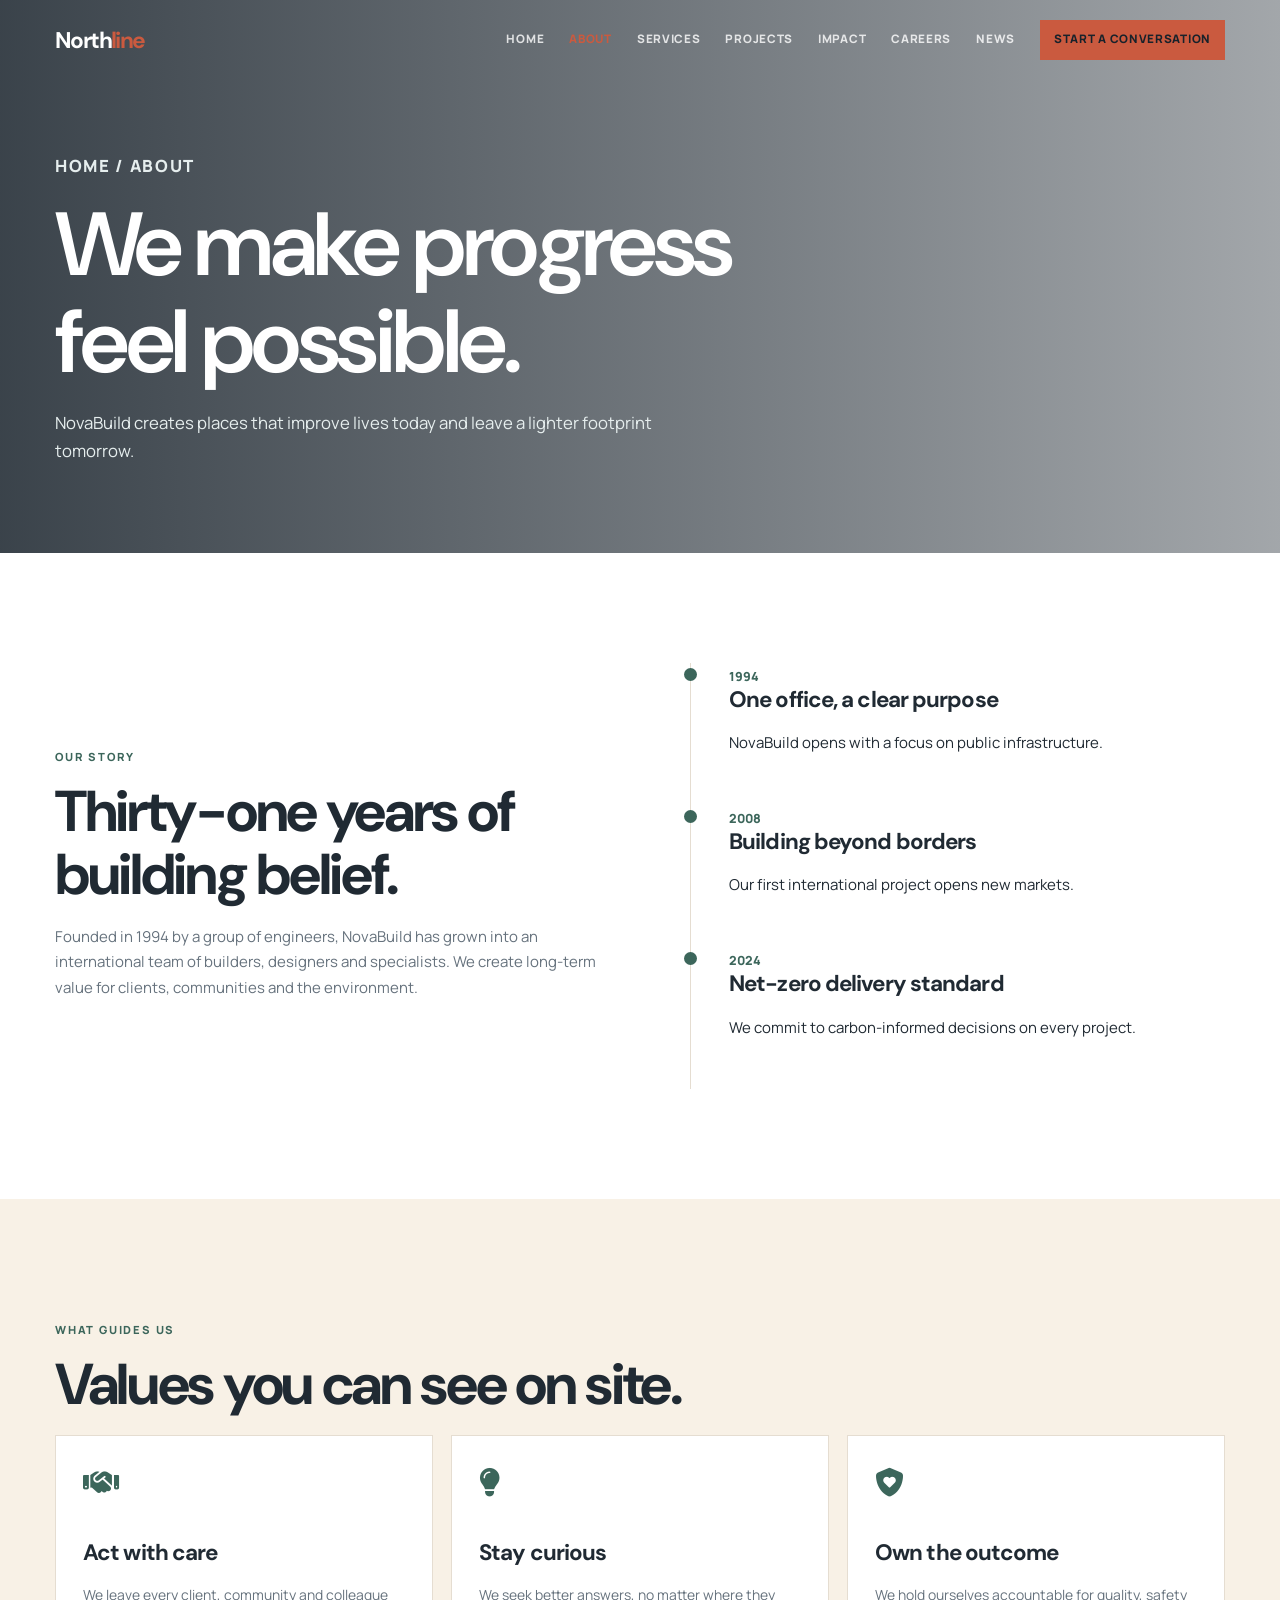
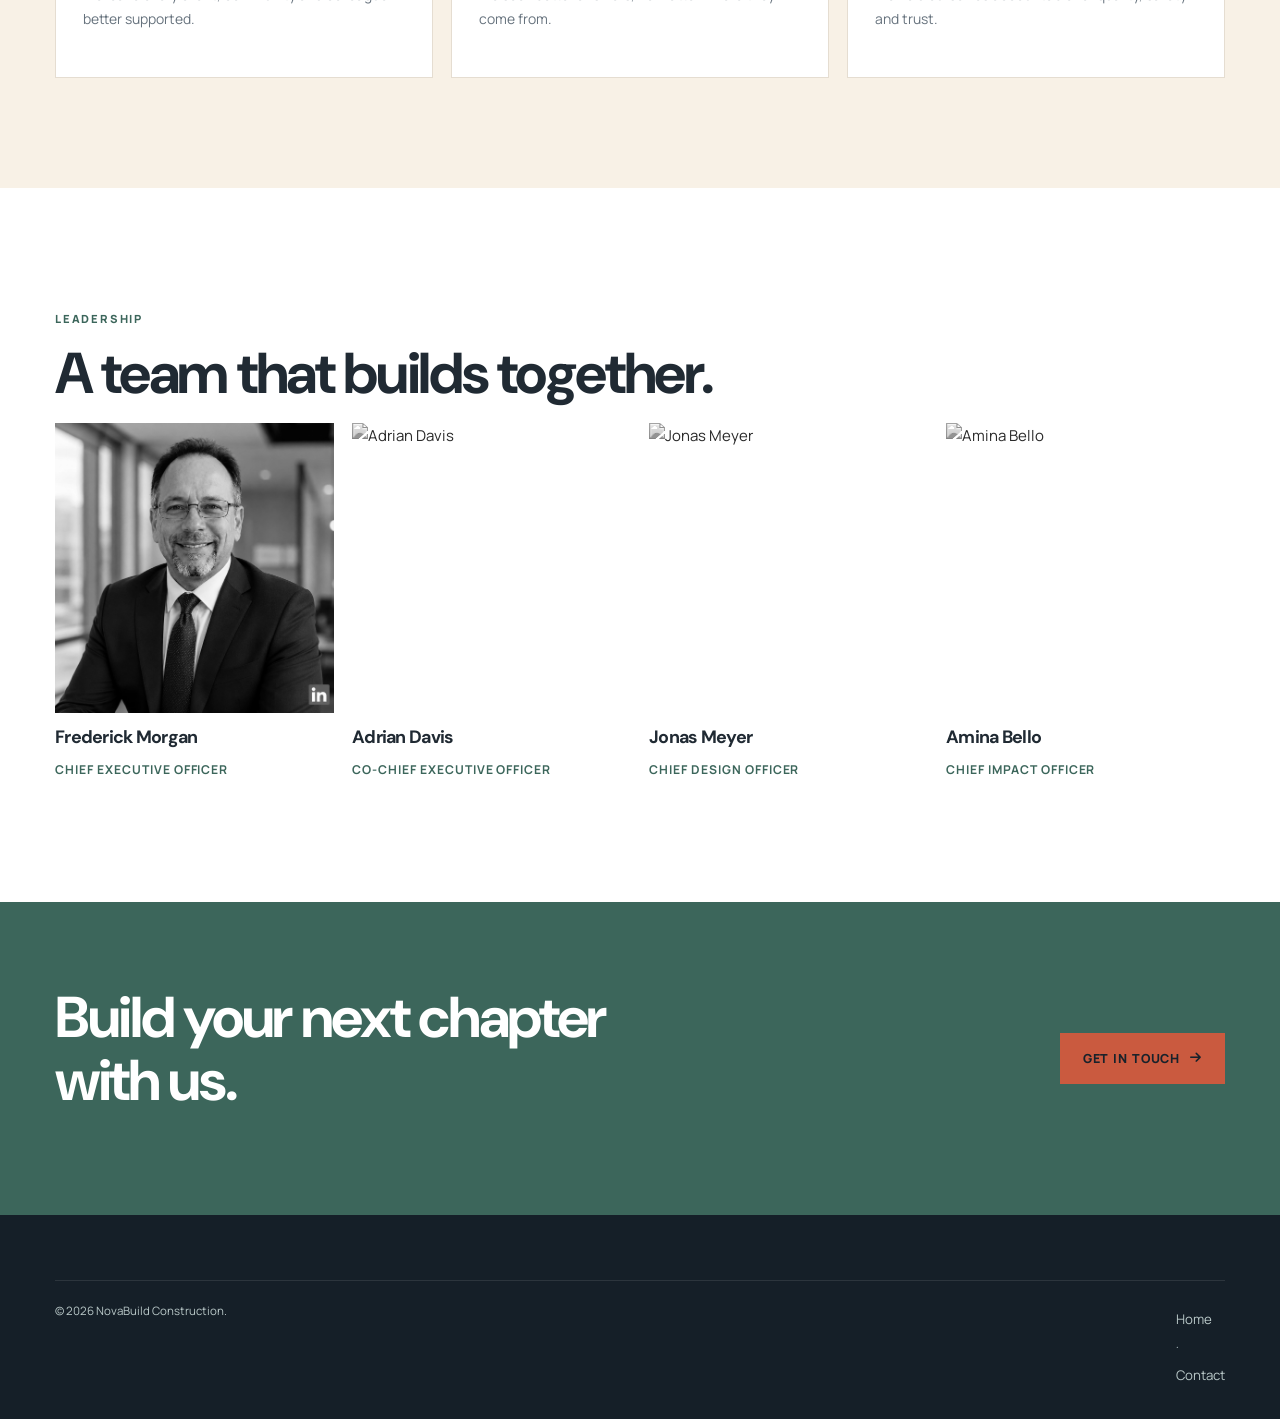
==== about.html @ d8532d04 "Add files via upload" ====
<!doctype html>
<html lang="en"><head>
<meta charset="utf-8"><meta name="viewport" content="width=device-width,initial-scale=1">
<title>About | NovaBuild</title>
<link href="https://fonts.googleapis.com/css2?family=DM+Sans:wght@500;600;700&family=Manrope:wght@400;500;600;700;800&display=swap" rel="stylesheet">
<link href="https://cdnjs.cloudflare.com/ajax/libs/font-awesome/6.5.2/css/all.min.css" rel="stylesheet">
<link rel="stylesheet" href="css/style.css"><link rel="stylesheet" href="css/responsive.css"><link rel="stylesheet" href="css/animations.css">
</head><body>
<nav class="site-nav"><div class="container nav-inner"><a class="brand" href="index.html">Nova<span>Build</span></a><button class="menu-toggle" aria-label="Open navigation"><i class="fa-solid fa-bars"></i></button><div class="nav-links"><a href="index.html">Home</a><a class="active" href="about.html">About</a><a href="services.html">Services</a><a href="projects.html">Projects</a><a href="sustainability.html">Impact</a><a href="careers.html">Careers</a><a href="news.html">News</a><a class="nav-cta" href="contact.html">Start a conversation</a></div></div></nav>
<header class="page-hero" style="--hero-image:url('https://images.unsplash.com/photo-1486406146926-c627a92ad1ab?auto=format&fit=crop&w=1900&q=85')"><div class="container"><p class="breadcrumb">Home / About</p><h1>We make progress<br>feel possible.</h1><p>NovaBuild creates places that improve lives today and leave a lighter footprint tomorrow.</p></div></header>
<main><section><div class="container split"><div><p class="eyebrow">Our story</p><h2>Thirty-one years of building belief.</h2><p class="text-muted-nova">Founded in 1994 by a group of engineers, NovaBuild has grown into an international team of builders, designers and specialists. We create long-term value for clients, communities and the environment.</p></div><div class="timeline"><div class="timeline-item"><small>1994</small><h3>One office, a clear purpose</h3><p>NovaBuild opens with a focus on public infrastructure.</p></div><div class="timeline-item"><small>2008</small><h3>Building beyond borders</h3><p>Our first international project opens new markets.</p></div><div class="timeline-item"><small>2024</small><h3>Net-zero delivery standard</h3><p>We commit to carbon-informed decisions on every project.</p></div></div></div></section>
<section class="soft"><div class="container"><p class="eyebrow">What guides us</p><h2>Values you can see on site.</h2><div class="services-grid mt-5"><div class="service-card"><i class="fa-solid fa-handshake"></i><h3>Act with care</h3><p>We leave every client, community and colleague better supported.</p></div><div class="service-card"><i class="fa-solid fa-lightbulb"></i><h3>Stay curious</h3><p>We seek better answers, no matter where they come from.</p></div><div class="service-card"><i class="fa-solid fa-shield-heart"></i><h3>Own the outcome</h3><p>We hold ourselves accountable for quality, safety and trust.</p></div></div></div></section>
<section><div class="container"><p class="eyebrow">Leadership</p><h2>A team that builds together.</h2><div class="team-grid mt-5"><div class="team"><img src="images/ceo-portrait.jpeg" alt="Frederick Morgan, Chief Executive Officer"><h3>Frederick Morgan</h3><p>Chief Executive Officer</p></div><div class="team"><img src="images/adrian-potrait.jpeg" alt="Adrian Davis"><h3>Adrian Davis</h3><p>Co-Chief Executive Officer</p></div><div class="team"><img src="https://images.unsplash.com/photo-1519085360753-af0119f7cbe7?auto=format&fit=crop&w=600&q=80" alt="Jonas Meyer"><h3>Jonas Meyer</h3><p>Chief Design Officer</p></div><div class="team"><img src="https://images.unsplash.com/photo-1580489944761-15a19d654956?auto=format&fit=crop&w=600&q=80" alt="Amina Bello"><h3>Amina Bello</h3><p>Chief Impact Officer</p></div></div></div></section></main>
<section class="cta"><div class="container"><h2>Build your next chapter with us.</h2><a class="btn-nova" href="contact.html">Get in touch <i class="fa-solid fa-arrow-right"></i></a></div></section>
<footer class="footer"><div class="container"><div class="footer-bottom"><span>© 2026 NovaBuild Construction.</span><span><a href="index.html">Home</a> · <a href="contact.html">Contact</a></span></div></div></footer>
<script src="js/navigation.js"></script><script src="js/app.js"></script></body></html>
---- css/style.css ----
﻿/* Northline Construction â€” shared design system */
:root{--ink:#202a33;--navy:#18222b;--teal:#3c665b;--lime:#ca5a3f;--sand:#f8f1e6;--muted:#66727d;--line:#e5ddd1;--white:#fff;--display:'DM Sans',sans-serif;--body:'Manrope',sans-serif}*{box-sizing:border-box}html{scroll-behavior:smooth}body{margin:0;font:400 15px/1.7 var(--body);color:var(--ink);background:#fff}h1,h2,h3,h4{font-family:var(--display);line-height:1.08;letter-spacing:-.04em;margin:0 0 18px}h1{font-size:clamp(3rem,7vw,6.6rem);font-weight:600}h2{font-size:clamp(2.25rem,4.5vw,4.2rem)}h3{font-size:1.4rem}a{text-decoration:none;color:inherit}img{max-width:100%;display:block}.container{width:min(1170px,calc(100% - 48px));margin:auto}.eyebrow{color:var(--teal);font-size:.7rem;letter-spacing:.16em;text-transform:uppercase;font-weight:800;margin-bottom:15px}.btn-nova{display:inline-flex;gap:10px;align-items:center;background:var(--lime);padding:15px 23px;color:var(--navy);font-weight:800;font-size:.78rem;letter-spacing:.07em;text-transform:uppercase;border:0;transition:.25s}.btn-nova:hover{background:#dfa18c;color:var(--navy);transform:translateY(-2px)}.btn-outline-nova{display:inline-flex;gap:10px;align-items:center;border:1px solid currentColor;padding:14px 22px;font-weight:800;font-size:.78rem;letter-spacing:.07em;text-transform:uppercase;transition:.25s}.btn-outline-nova:hover{background:#fff;color:var(--navy)}
/* navigation */.site-nav{position:fixed;inset:0 0 auto;z-index:50;color:#fff;padding:20px 0;transition:.3s}.site-nav.scrolled{background:rgba(11,29,38,.95);padding:12px 0;box-shadow:0 4px 22px #0002}.nav-inner{display:flex;justify-content:space-between;align-items:center}.brand{font:700 1.42rem var(--display);letter-spacing:-.07em}.brand span{color:var(--lime)}.nav-links{display:flex;align-items:center;gap:25px;font-size:.73rem;font-weight:800;letter-spacing:.06em;text-transform:uppercase}.nav-links a{opacity:.8}.nav-links a:hover,.nav-links a.active{opacity:1;color:var(--lime)}.menu-toggle{display:none;background:transparent;border:0;color:#fff;font-size:1.4rem}.nav-cta{padding:10px 14px!important;background:var(--lime);color:var(--navy)!important;opacity:1!important}
/* hero */.hero{min-height:780px;min-height:100svh;display:flex;align-items:end;position:relative;color:#fff;overflow:hidden;background:linear-gradient(90deg,#18222bd9,#18222b66),url('https://images.unsplash.com/photo-1541888946425-d81bb19240f5?auto=format&fit=crop&w=2200&q=85') center/cover}.hero-content{padding:160px 0 95px;max-width:900px;position:relative;z-index:1}.hero p{max-width:600px;font-size:1.08rem;color:#e8eeee;margin:0 0 30px}.hero-actions{display:flex;gap:13px;flex-wrap:wrap}.hero-note{position:absolute;right:5%;bottom:35px;writing-mode:vertical-rl;font-size:.66rem;letter-spacing:.13em;text-transform:uppercase;color:#fff9}.hero-stat{margin-top:68px;display:flex;gap:45px}.hero-stat strong{display:block;font:600 2.4rem var(--display);color:var(--lime);letter-spacing:-.06em}.hero-stat span{font-size:.68rem;letter-spacing:.1em;text-transform:uppercase;color:#dde7e8}.page-hero{min-height:500px;display:flex;align-items:end;padding:135px 0 70px;color:#fff;background:linear-gradient(90deg,#18222bd9,#18222b66),var(--hero-image) center/cover}.page-hero p{max-width:620px;font-size:1.05rem;color:#e6eeee}
section{padding:110px 0}.section-head{display:flex;justify-content:space-between;gap:30px;align-items:end;margin-bottom:48px}.section-head>div:last-child{max-width:400px;color:var(--muted)}.soft{background:var(--sand)}.dark{background:var(--navy);color:#fff}.dark .eyebrow{color:var(--lime)}.text-muted-nova{color:var(--muted)}
/* components */.split{display:grid;grid-template-columns:1fr 1fr;gap:80px;align-items:center}.image-frame{position:relative}.image-frame img{width:100%;height:550px;object-fit:cover}.image-tag{position:absolute;right:-20px;bottom:30px;background:var(--lime);padding:25px;width:200px;color:var(--navy)}.image-tag strong{font:600 2.8rem var(--display);display:block;letter-spacing:-.08em}.services-grid,.news-grid{display:grid;grid-template-columns:repeat(3,1fr);gap:18px}.service-card{padding:32px 27px;background:#fff;border:1px solid var(--line);transition:.3s}.service-card:hover{background:var(--teal);color:#fff;transform:translateY(-7px);border-color:var(--teal)}.service-card i{font-size:1.8rem;color:var(--teal);margin-bottom:45px}.service-card:hover i{color:var(--lime)}.service-card p{color:var(--muted);font-size:.87rem}.service-card:hover p{color:#f3e7e2}.arrow-link{font-weight:800;font-size:.74rem;letter-spacing:.08em;text-transform:uppercase}.project-grid{display:grid;grid-template-columns:repeat(12,1fr);gap:18px}.project{grid-column:span 4;min-height:390px;position:relative;overflow:hidden;color:#fff;background:#123}.project.wide{grid-column:span 8}.project img{width:100%;height:100%;object-fit:cover;position:absolute;inset:0;transition:.5s}.project:hover img{transform:scale(1.06)}.project:after{content:'';position:absolute;inset:0;background:linear-gradient(transparent 30%,#18222bdb)}.project-info{position:absolute;z-index:1;bottom:25px;left:25px}.project-info small{font-size:.65rem;text-transform:uppercase;letter-spacing:.13em;color:var(--lime);font-weight:800}.project-info h3{margin:5px 0 0}.stats{display:grid;grid-template-columns:repeat(4,1fr);border-top:1px solid #ffffff36;border-bottom:1px solid #ffffff36}.stat{padding:38px 20px;border-right:1px solid #ffffff36}.stat:last-child{border:0}.stat strong{font:600 clamp(2.4rem,4vw,4.5rem) var(--display);color:var(--lime);letter-spacing:-.08em;display:block}.stat span{font-size:.7rem;letter-spacing:.1em;text-transform:uppercase;color:#d6ded8}.feature-list{display:grid;gap:24px}.feature{display:grid;grid-template-columns:48px 1fr;gap:17px}.feature i{color:var(--teal);font-size:1.35rem}.feature h3{font-size:1.1rem;margin:0 0 5px}.feature p{margin:0;color:var(--muted);font-size:.9rem}.news-card{background:#fff}.news-card img{height:225px;width:100%;object-fit:cover}.news-card>div{padding:22px}.news-card small{color:var(--teal);font-weight:800;font-size:.68rem;letter-spacing:.1em;text-transform:uppercase}.news-card h3{font-size:1.3rem;margin:10px 0}.cta{padding:85px 0;background:var(--teal);color:#fff}.cta .container{display:flex;justify-content:space-between;align-items:center;gap:30px}.cta h2{max-width:650px}.footer{background:#151f28;color:#b9c8c8;padding:65px 0 25px}.footer-top{display:grid;grid-template-columns:2fr repeat(3,1fr);gap:35px;padding-bottom:45px}.footer .brand{color:#fff;display:inline-block;margin-bottom:16px}.footer h4{color:#fff;font-size:.9rem;letter-spacing:0;margin:0 0 18px}.footer a{display:block;font-size:.83rem;margin:7px 0}.footer-bottom{border-top:1px solid #ffffff19;padding-top:20px;font-size:.72rem;display:flex;justify-content:space-between}
/* inner pages */.breadcrumb{font-size:.7rem;letter-spacing:.1em;text-transform:uppercase;color:var(--lime);font-weight:800}.timeline{border-left:1px solid var(--line);margin-left:10px;padding-left:38px}.timeline-item{position:relative;padding:0 0 34px}.timeline-item:before{content:'';position:absolute;width:13px;height:13px;border-radius:50%;background:var(--teal);left:-45px;top:5px}.timeline small{color:var(--teal);font-weight:800}.team-grid{display:grid;grid-template-columns:repeat(4,1fr);gap:18px}.team img{height:290px;width:100%;object-fit:cover;filter:grayscale(100%)}.team h3{font-size:1.12rem;margin:15px 0 2px}.team p{font-size:.76rem;color:var(--teal);font-weight:700;text-transform:uppercase;letter-spacing:.08em}.pill{display:inline-block;background:#e8eee7;color:var(--teal);padding:5px 9px;font-size:.65rem;font-weight:800;text-transform:uppercase;letter-spacing:.08em}.filter-bar{display:flex;gap:9px;flex-wrap:wrap;margin-bottom:28px}.filter-btn{border:1px solid var(--line);background:#fff;padding:9px 15px;font:800 .68rem var(--body);letter-spacing:.07em;text-transform:uppercase}.filter-btn.active,.filter-btn:hover{background:var(--teal);border-color:var(--teal);color:#fff}.project.hidden{display:none}.quote{font:500 clamp(1.5rem,2.7vw,2.5rem)/1.25 var(--display);letter-spacing:-.035em;max-width:800px}.faq details{border-top:1px solid var(--line);padding:19px 0}.faq summary{font:700 1.02rem var(--display);cursor:pointer}.faq p{color:var(--muted);padding:10px 0 0;margin:0}.form-control,.form-select{border-radius:0;border:1px solid var(--line);padding:13px 14px;font:inherit}.form-control:focus,.form-select:focus{border-color:var(--teal);box-shadow:none}.contact-card{padding:28px;background:var(--sand)}.contact-card i{color:var(--teal);font-size:1.3rem}.map{height:380px;background:linear-gradient(#3c665b22,#3c665b22),url('https://images.unsplash.com/photo-1569336415962-a4bd9f69cd83?auto=format&fit=crop&w=1600&q=80') center/cover}.award{padding:25px;border:1px solid var(--line);text-align:center}.award i{font-size:2rem;color:var(--teal);margin-bottom:15px}
---- css/responsive.css ----
﻿@media(max-width:900px){.nav-links{display:none;position:absolute;top:100%;left:0;right:0;background:var(--navy);padding:20px 24px;flex-direction:column;align-items:start;gap:16px}.nav-links.open{display:flex}.menu-toggle{display:block}.split{gap:45px}.services-grid{grid-template-columns:repeat(2,1fr)}.team-grid{grid-template-columns:repeat(2,1fr)}.footer-top{grid-template-columns:2fr 1fr 1fr}.project{grid-column:span 6}.project.wide{grid-column:span 6}}@media(max-width:600px){.container{width:min(100% - 32px,1170px)}section{padding:72px 0}.hero-content{padding:130px 0 52px}.hero-stat{gap:20px;margin-top:45px}.hero-stat strong{font-size:1.8rem}.hero-note{display:none}.page-hero{min-height:430px;padding-bottom:48px}.section-head,.cta .container{display:block}.section-head>div:last-child{margin-top:16px}.split{grid-template-columns:1fr;gap:35px}.image-frame img{height:390px}.image-tag{right:0}.services-grid,.news-grid{grid-template-columns:1fr}.stats{grid-template-columns:1fr 1fr}.stat:nth-child(2){border-right:0}.stat{padding:23px 10px}.project,.project.wide{grid-column:span 12;min-height:330px}.team-grid{grid-template-columns:1fr 1fr;gap:12px}.team img{height:210px}.footer-top{grid-template-columns:1fr 1fr}.footer-top>div:first-child{grid-column:span 2}.footer-bottom{display:block}.footer-bottom span:last-child{display:block;margin-top:6px}.cta h2{margin-bottom:23px}}
---- css/animations.css ----
﻿.reveal{opacity:0;transform:translateY(24px);transition:opacity .7s ease,transform .7s ease}.reveal.visible{opacity:1;transform:none}@keyframes pulse{50%{transform:scale(1.04)}}.btn-nova:hover i{animation:pulse .45s ease}
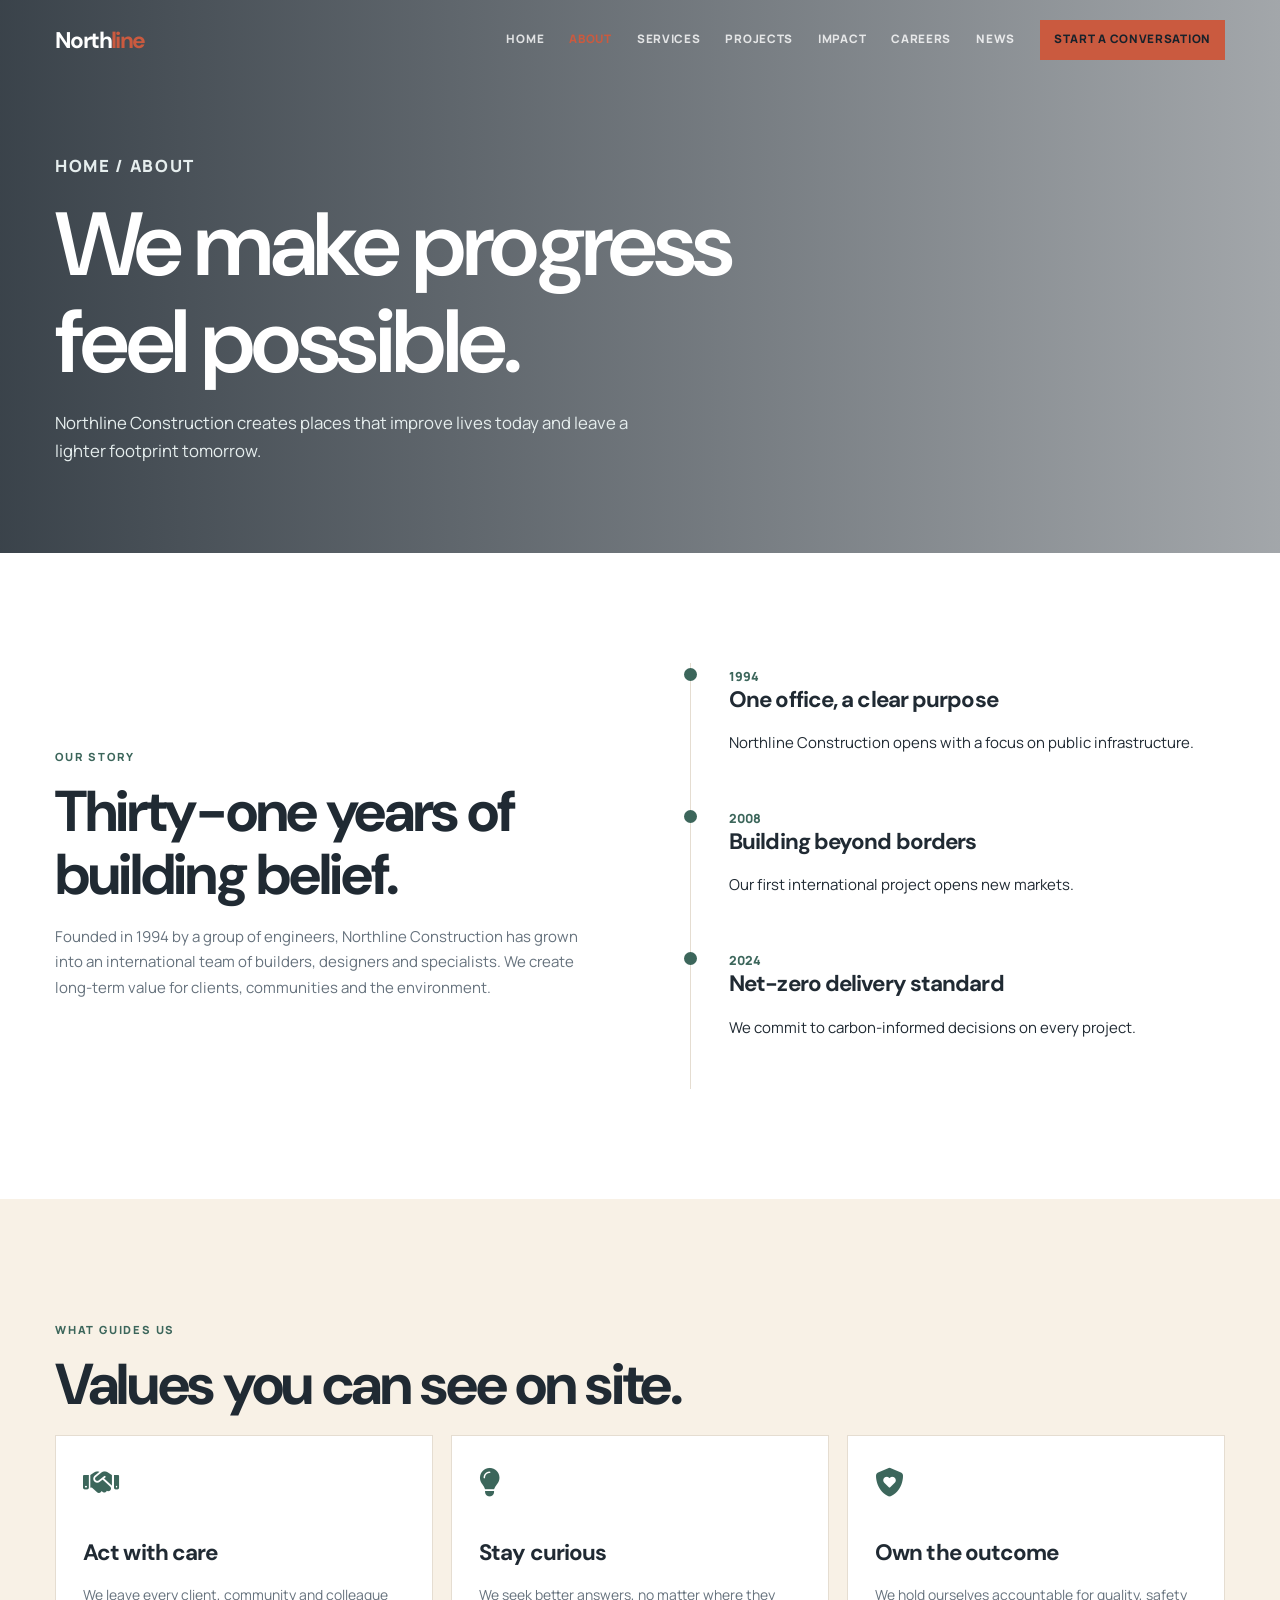
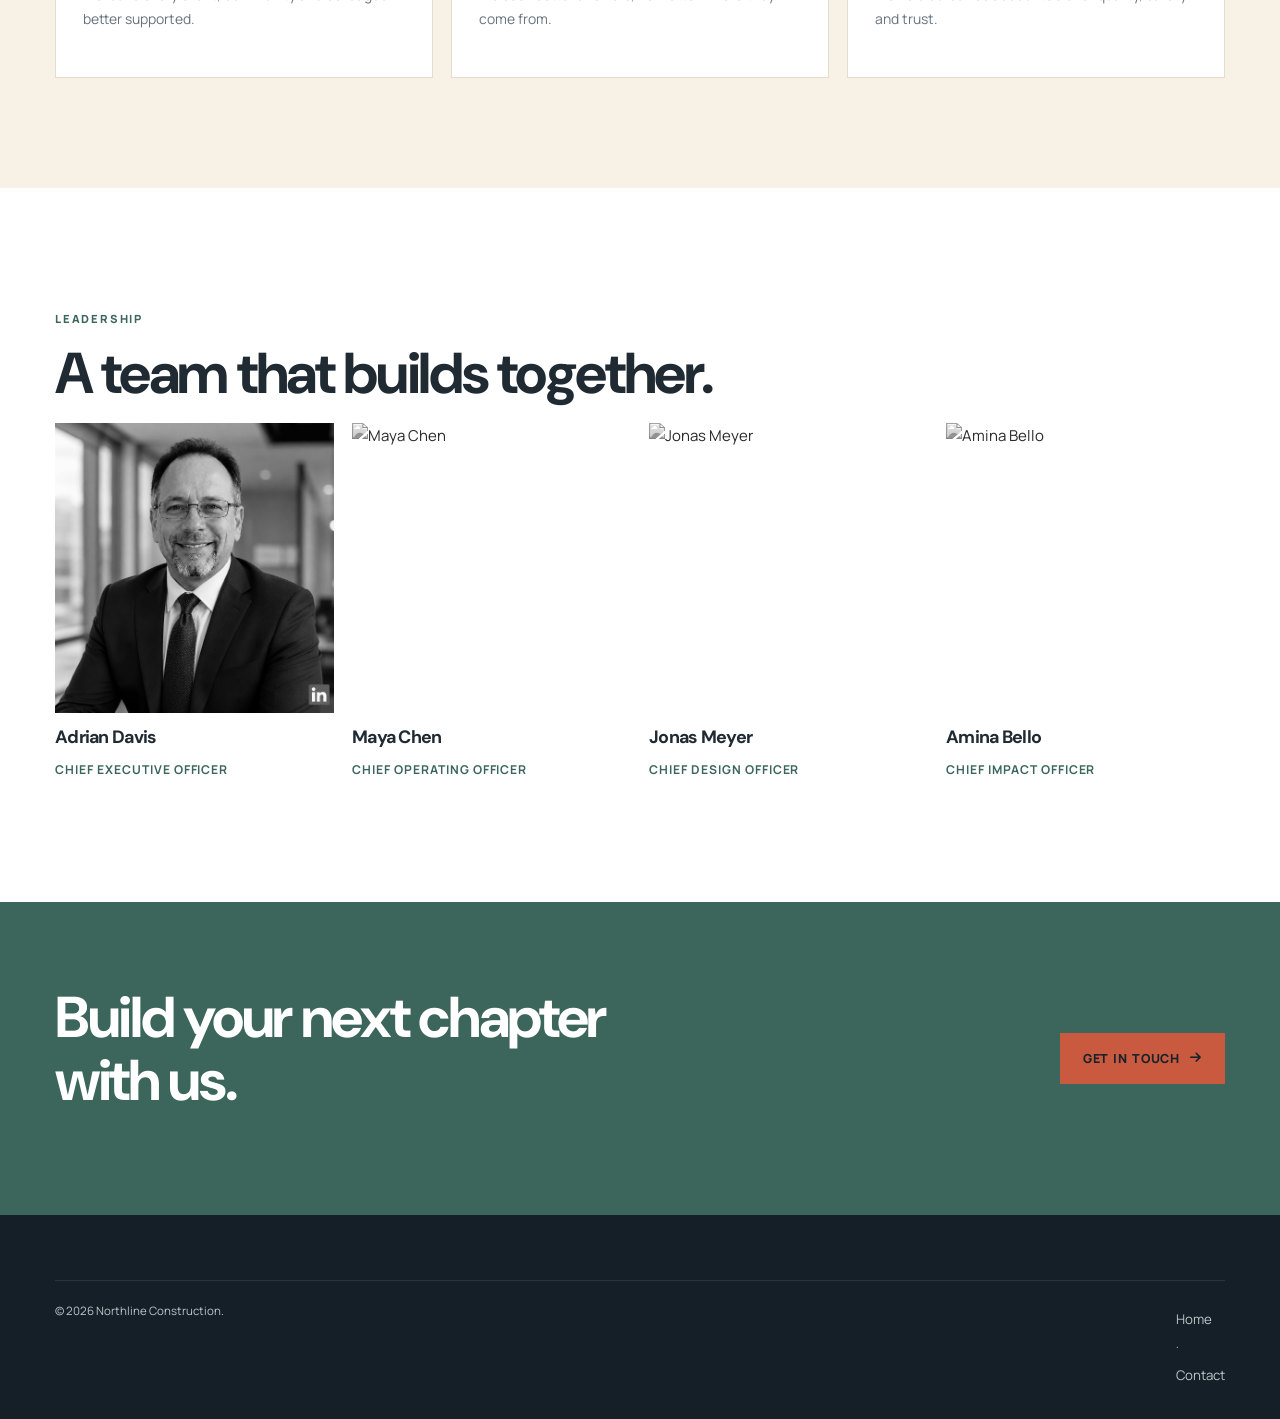
==== commit 71e8b1b2: "Update about.html" ====
--- a/about.html
+++ b/about.html
@@ -1,16 +1,18 @@
 <!doctype html>
 <html lang="en"><head>
 <meta charset="utf-8"><meta name="viewport" content="width=device-width,initial-scale=1">
-<title>About | NovaBuild</title>
+<title>About | Northline Construction</title>
 <link href="https://fonts.googleapis.com/css2?family=DM+Sans:wght@500;600;700&family=Manrope:wght@400;500;600;700;800&display=swap" rel="stylesheet">
 <link href="https://cdnjs.cloudflare.com/ajax/libs/font-awesome/6.5.2/css/all.min.css" rel="stylesheet">
 <link rel="stylesheet" href="css/style.css"><link rel="stylesheet" href="css/responsive.css"><link rel="stylesheet" href="css/animations.css">
 </head><body>
-<nav class="site-nav"><div class="container nav-inner"><a class="brand" href="index.html">Nova<span>Build</span></a><button class="menu-toggle" aria-label="Open navigation"><i class="fa-solid fa-bars"></i></button><div class="nav-links"><a href="index.html">Home</a><a class="active" href="about.html">About</a><a href="services.html">Services</a><a href="projects.html">Projects</a><a href="sustainability.html">Impact</a><a href="careers.html">Careers</a><a href="news.html">News</a><a class="nav-cta" href="contact.html">Start a conversation</a></div></div></nav>
-<header class="page-hero" style="--hero-image:url('https://images.unsplash.com/photo-1486406146926-c627a92ad1ab?auto=format&fit=crop&w=1900&q=85')"><div class="container"><p class="breadcrumb">Home / About</p><h1>We make progress<br>feel possible.</h1><p>NovaBuild creates places that improve lives today and leave a lighter footprint tomorrow.</p></div></header>
-<main><section><div class="container split"><div><p class="eyebrow">Our story</p><h2>Thirty-one years of building belief.</h2><p class="text-muted-nova">Founded in 1994 by a group of engineers, NovaBuild has grown into an international team of builders, designers and specialists. We create long-term value for clients, communities and the environment.</p></div><div class="timeline"><div class="timeline-item"><small>1994</small><h3>One office, a clear purpose</h3><p>NovaBuild opens with a focus on public infrastructure.</p></div><div class="timeline-item"><small>2008</small><h3>Building beyond borders</h3><p>Our first international project opens new markets.</p></div><div class="timeline-item"><small>2024</small><h3>Net-zero delivery standard</h3><p>We commit to carbon-informed decisions on every project.</p></div></div></div></section>
+<nav class="site-nav"><div class="container nav-inner"><a class="brand" href="index.html">Northline<span>Construction</span></a><button class="menu-toggle" aria-label="Open navigation"><i class="fa-solid fa-bars"></i></button><div class="nav-links"><a href="index.html">Home</a><a class="active" href="about.html">About</a><a href="services.html">Services</a><a href="projects.html">Projects</a><a href="sustainability.html">Impact</a><a href="careers.html">Careers</a><a href="news.html">News</a><a class="nav-cta" href="contact.html">Start a conversation</a></div></div></nav>
+<header class="page-hero" style="--hero-image:url('https://images.unsplash.com/photo-1486406146926-c627a92ad1ab?auto=format&fit=crop&w=1900&q=85')"><div class="container"><p class="breadcrumb">Home / About</p><h1>We make progress<br>feel possible.</h1><p>Northline Construction creates places that improve lives today and leave a lighter footprint tomorrow.</p></div></header>
+<main><section><div class="container split"><div><p class="eyebrow">Our story</p><h2>Thirty-one years of building belief.</h2><p class="text-muted-nova">Founded in 1994 by a group of engineers, Northline Construction has grown into an international team of builders, designers and specialists. We create long-term value for clients, communities and the environment.</p></div><div class="timeline"><div class="timeline-item"><small>1994</small><h3>One office, a clear purpose</h3><p>Northline Construction opens with a focus on public infrastructure.</p></div><div class="timeline-item"><small>2008</small><h3>Building beyond borders</h3><p>Our first international project opens new markets.</p></div><div class="timeline-item"><small>2024</small><h3>Net-zero delivery standard</h3><p>We commit to carbon-informed decisions on every project.</p></div></div></div></section>
 <section class="soft"><div class="container"><p class="eyebrow">What guides us</p><h2>Values you can see on site.</h2><div class="services-grid mt-5"><div class="service-card"><i class="fa-solid fa-handshake"></i><h3>Act with care</h3><p>We leave every client, community and colleague better supported.</p></div><div class="service-card"><i class="fa-solid fa-lightbulb"></i><h3>Stay curious</h3><p>We seek better answers, no matter where they come from.</p></div><div class="service-card"><i class="fa-solid fa-shield-heart"></i><h3>Own the outcome</h3><p>We hold ourselves accountable for quality, safety and trust.</p></div></div></div></section>
-<section><div class="container"><p class="eyebrow">Leadership</p><h2>A team that builds together.</h2><div class="team-grid mt-5"><div class="team"><img src="images/ceo-portrait.jpeg" alt="Frederick Morgan, Chief Executive Officer"><h3>Frederick Morgan</h3><p>Chief Executive Officer</p></div><div class="team"><img src="images/adrian-potrait.jpeg" alt="Adrian Davis"><h3>Adrian Davis</h3><p>Co-Chief Executive Officer</p></div><div class="team"><img src="https://images.unsplash.com/photo-1519085360753-af0119f7cbe7?auto=format&fit=crop&w=600&q=80" alt="Jonas Meyer"><h3>Jonas Meyer</h3><p>Chief Design Officer</p></div><div class="team"><img src="https://images.unsplash.com/photo-1580489944761-15a19d654956?auto=format&fit=crop&w=600&q=80" alt="Amina Bello"><h3>Amina Bello</h3><p>Chief Impact Officer</p></div></div></div></section></main>
+<section><div class="container"><p class="eyebrow">Leadership</p><h2>A team that builds together.</h2><div class="team-grid mt-5"><div class="team"><img src="images/ceo-portrait.jpeg" alt="Adrian Davis, Chief Executive Officer"><h3>Adrian Davis</h3><p>Chief Executive Officer</p></div><div class="team"><img src="https://images.unsplash.com/photo-1573496359142-b8d87734a5a2?auto=format&fit=crop&w=600&q=80" alt="Maya Chen"><h3>Maya Chen</h3><p>Chief Operating Officer</p></div><div class="team"><img src="https://images.unsplash.com/photo-1519085360753-af0119f7cbe7?auto=format&fit=crop&w=600&q=80" alt="Jonas Meyer"><h3>Jonas Meyer</h3><p>Chief Design Officer</p></div><div class="team"><img src="https://images.unsplash.com/photo-1580489944761-15a19d654956?auto=format&fit=crop&w=600&q=80" alt="Amina Bello"><h3>Amina Bello</h3><p>Chief Impact Officer</p></div></div></div></section></main>
 <section class="cta"><div class="container"><h2>Build your next chapter with us.</h2><a class="btn-nova" href="contact.html">Get in touch <i class="fa-solid fa-arrow-right"></i></a></div></section>
-<footer class="footer"><div class="container"><div class="footer-bottom"><span>© 2026 NovaBuild Construction.</span><span><a href="index.html">Home</a> · <a href="contact.html">Contact</a></span></div></div></footer>
+<footer class="footer"><div class="container"><div class="footer-bottom"><span>© 2026 Northline Construction.</span><span><a href="index.html">Home</a> · <a href="contact.html">Contact</a></span></div></div></footer>
 <script src="js/navigation.js"></script><script src="js/app.js"></script></body></html>
+
+
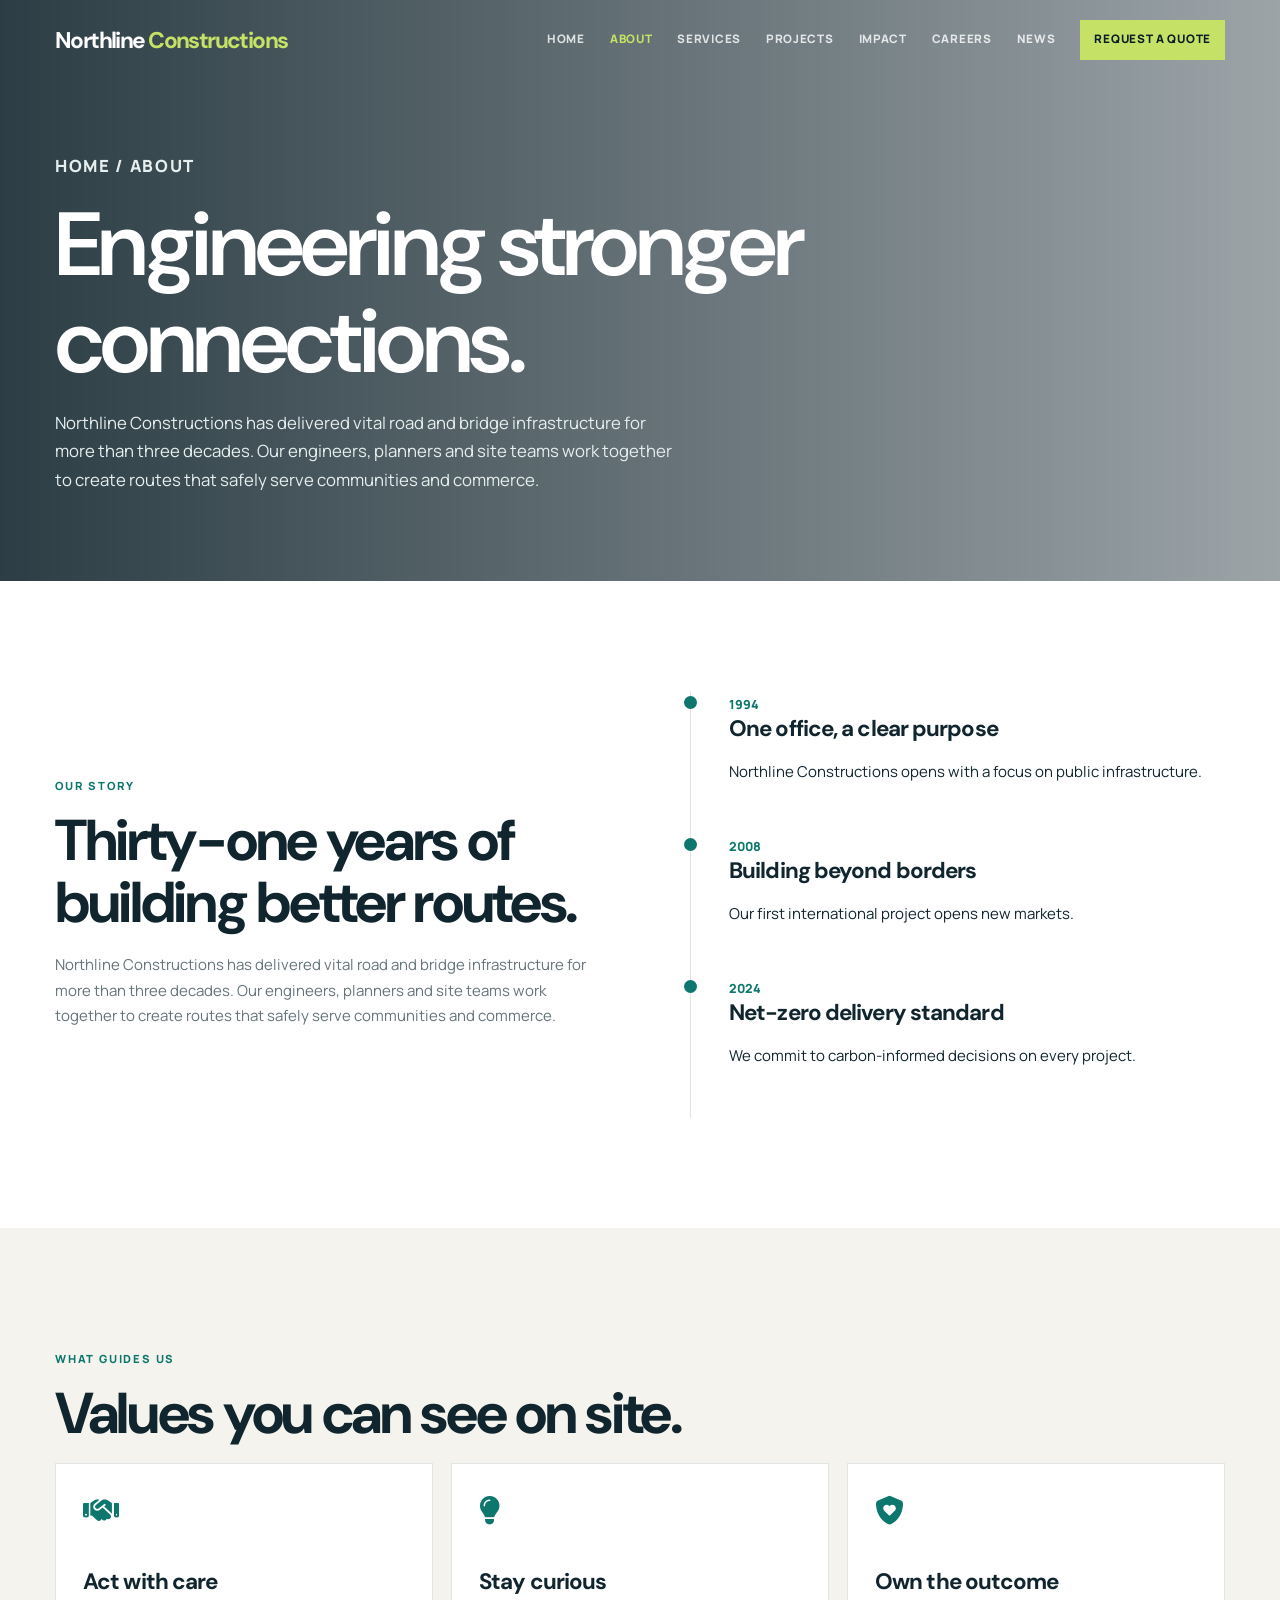
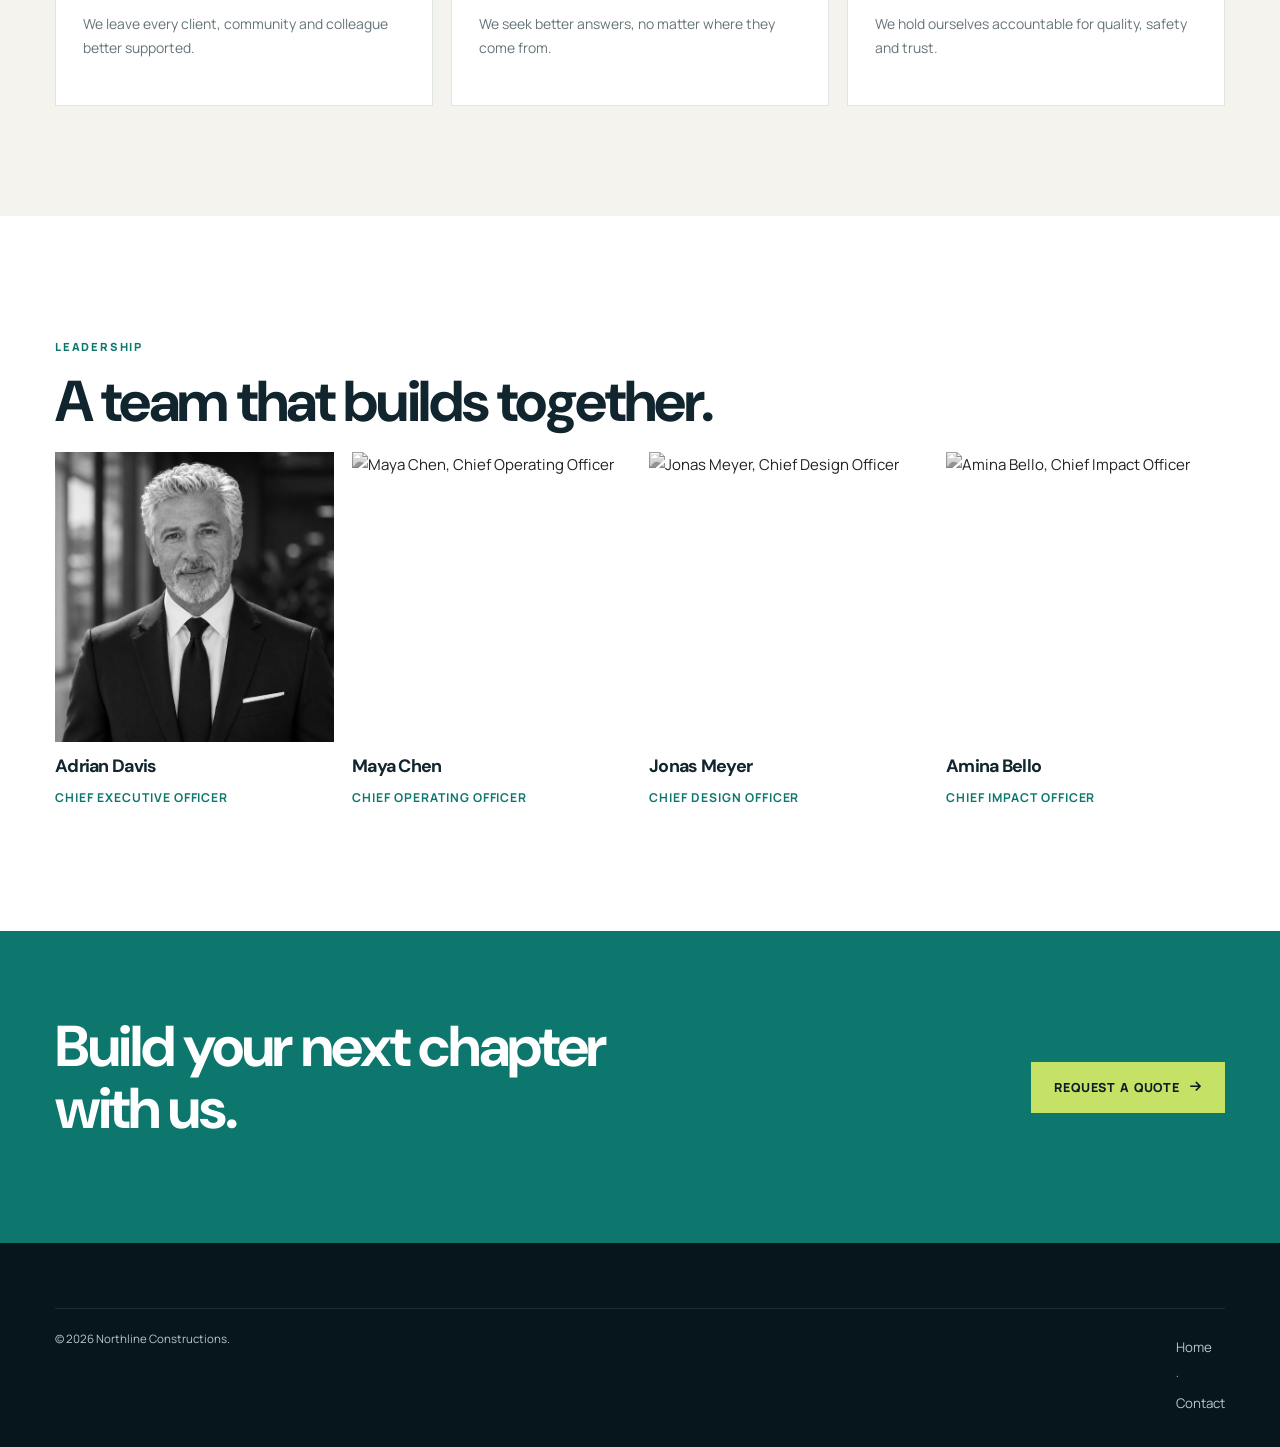
==== commit cec47a6f: "Add files via upload" ====
--- a/about.html
+++ b/about.html
@@ -1,18 +1,18 @@
 <!doctype html>
 <html lang="en"><head>
 <meta charset="utf-8"><meta name="viewport" content="width=device-width,initial-scale=1">
-<title>About | Northline Construction</title>
+<title>About | Northline Constructions</title>
 <link href="https://fonts.googleapis.com/css2?family=DM+Sans:wght@500;600;700&family=Manrope:wght@400;500;600;700;800&display=swap" rel="stylesheet">
 <link href="https://cdnjs.cloudflare.com/ajax/libs/font-awesome/6.5.2/css/all.min.css" rel="stylesheet">
 <link rel="stylesheet" href="css/style.css"><link rel="stylesheet" href="css/responsive.css"><link rel="stylesheet" href="css/animations.css">
 </head><body>
-<nav class="site-nav"><div class="container nav-inner"><a class="brand" href="index.html">Northline<span>Construction</span></a><button class="menu-toggle" aria-label="Open navigation"><i class="fa-solid fa-bars"></i></button><div class="nav-links"><a href="index.html">Home</a><a class="active" href="about.html">About</a><a href="services.html">Services</a><a href="projects.html">Projects</a><a href="sustainability.html">Impact</a><a href="careers.html">Careers</a><a href="news.html">News</a><a class="nav-cta" href="contact.html">Start a conversation</a></div></div></nav>
-<header class="page-hero" style="--hero-image:url('https://images.unsplash.com/photo-1486406146926-c627a92ad1ab?auto=format&fit=crop&w=1900&q=85')"><div class="container"><p class="breadcrumb">Home / About</p><h1>We make progress<br>feel possible.</h1><p>Northline Construction creates places that improve lives today and leave a lighter footprint tomorrow.</p></div></header>
-<main><section><div class="container split"><div><p class="eyebrow">Our story</p><h2>Thirty-one years of building belief.</h2><p class="text-muted-nova">Founded in 1994 by a group of engineers, Northline Construction has grown into an international team of builders, designers and specialists. We create long-term value for clients, communities and the environment.</p></div><div class="timeline"><div class="timeline-item"><small>1994</small><h3>One office, a clear purpose</h3><p>Northline Construction opens with a focus on public infrastructure.</p></div><div class="timeline-item"><small>2008</small><h3>Building beyond borders</h3><p>Our first international project opens new markets.</p></div><div class="timeline-item"><small>2024</small><h3>Net-zero delivery standard</h3><p>We commit to carbon-informed decisions on every project.</p></div></div></div></section>
+<nav class="site-nav"><div class="container nav-inner"><a class="brand" href="index.html">Nova<span>Build</span></a><button class="menu-toggle" aria-label="Open navigation"><i class="fa-solid fa-bars"></i></button><div class="nav-links"><a href="index.html">Home</a><a class="active" href="about.html">About</a><a href="services.html">Services</a><a href="projects.html">Projects</a><a href="sustainability.html">Impact</a><a href="careers.html">Careers</a><a href="news.html">News</a><a class="nav-cta" href="contact.html">Request a quote</a></div></div></nav>
+<header class="page-hero" style="--hero-image:url('https://images.unsplash.com/photo-1486406146926-c627a92ad1ab?auto=format&fit=crop&w=1900&q=85')"><div class="container"><p class="breadcrumb">Home / About</p><h1>Engineering stronger connections.</h1><p>Northline Constructions creates places that improve lives today and leave a lighter footprint tomorrow.</p></div></header>
+<main><section><div class="container split"><div><p class="eyebrow">Our story</p><h2>Thirty-one years of building better routes.</h2><p class="text-muted-nova">Founded in 1994 by a group of engineers, Northline Constructions has grown into an international team of builders, designers and specialists. We create long-term value for clients, communities and the environment.</p></div><div class="timeline"><div class="timeline-item"><small>1994</small><h3>One office, a clear purpose</h3><p>Northline Constructions opens with a focus on public infrastructure.</p></div><div class="timeline-item"><small>2008</small><h3>Building beyond borders</h3><p>Our first international project opens new markets.</p></div><div class="timeline-item"><small>2024</small><h3>Net-zero delivery standard</h3><p>We commit to carbon-informed decisions on every project.</p></div></div></div></section>
 <section class="soft"><div class="container"><p class="eyebrow">What guides us</p><h2>Values you can see on site.</h2><div class="services-grid mt-5"><div class="service-card"><i class="fa-solid fa-handshake"></i><h3>Act with care</h3><p>We leave every client, community and colleague better supported.</p></div><div class="service-card"><i class="fa-solid fa-lightbulb"></i><h3>Stay curious</h3><p>We seek better answers, no matter where they come from.</p></div><div class="service-card"><i class="fa-solid fa-shield-heart"></i><h3>Own the outcome</h3><p>We hold ourselves accountable for quality, safety and trust.</p></div></div></div></section>
-<section><div class="container"><p class="eyebrow">Leadership</p><h2>A team that builds together.</h2><div class="team-grid mt-5"><div class="team"><img src="images/ceo-portrait.jpeg" alt="Adrian Davis, Chief Executive Officer"><h3>Adrian Davis</h3><p>Chief Executive Officer</p></div><div class="team"><img src="https://images.unsplash.com/photo-1573496359142-b8d87734a5a2?auto=format&fit=crop&w=600&q=80" alt="Maya Chen"><h3>Maya Chen</h3><p>Chief Operating Officer</p></div><div class="team"><img src="https://images.unsplash.com/photo-1519085360753-af0119f7cbe7?auto=format&fit=crop&w=600&q=80" alt="Jonas Meyer"><h3>Jonas Meyer</h3><p>Chief Design Officer</p></div><div class="team"><img src="https://images.unsplash.com/photo-1580489944761-15a19d654956?auto=format&fit=crop&w=600&q=80" alt="Amina Bello"><h3>Amina Bello</h3><p>Chief Impact Officer</p></div></div></div></section></main>
-<section class="cta"><div class="container"><h2>Build your next chapter with us.</h2><a class="btn-nova" href="contact.html">Get in touch <i class="fa-solid fa-arrow-right"></i></a></div></section>
-<footer class="footer"><div class="container"><div class="footer-bottom"><span>© 2026 Northline Construction.</span><span><a href="index.html">Home</a> · <a href="contact.html">Contact</a></span></div></div></footer>
+<section><div class="container"><p class="eyebrow">Leadership</p><h2>A team that builds together.</h2><div class="team-grid mt-5"><div class="team"><img src="images/ceo-portrait.jpeg" alt="Adrian Davis, Chief Executive Officer"><h3>Adrian Davis</h3><p>Chief Executive Officer</p></div><div class="team"><img src="https://images.unsplash.com/photo-1573496359142-b8d87734a5a2?auto=format&fit=crop&w=600&q=80" alt="Maya Chen, Chief Operating Officer"><h3>Maya Chen</h3><p>Chief Operating Officer</p></div><div class="team"><img src="https://images.unsplash.com/photo-1519085360753-af0119f7cbe7?auto=format&fit=crop&w=600&q=80" alt="Jonas Meyer, Chief Design Officer"><h3>Jonas Meyer</h3><p>Chief Design Officer</p></div><div class="team"><img src="https://images.unsplash.com/photo-1580489944761-15a19d654956?auto=format&fit=crop&w=600&q=80" alt="Amina Bello, Chief Impact Officer"><h3>Amina Bello</h3><p>Chief Impact Officer</p></div></div></div></section></main>
+<section class="cta"><div class="container"><h2>Build your next chapter with us.</h2><a class="btn-nova" href="contact.html">Request a quote <i class="fa-solid fa-arrow-right"></i></a></div></section>
+<footer class="footer"><div class="container"><div class="footer-bottom"><span>© 2026 Northline Constructions.</span><span><a href="index.html">Home</a> · <a href="contact.html">Contact</a></span></div></div></footer>
 <script src="js/navigation.js"></script><script src="js/app.js"></script></body></html>
 
 
--- a/css/style.css
+++ b/css/style.css
@@ -1,9 +1,9 @@
-﻿/* Northline Construction â€” shared design system */
-:root{--ink:#202a33;--navy:#18222b;--teal:#3c665b;--lime:#ca5a3f;--sand:#f8f1e6;--muted:#66727d;--line:#e5ddd1;--white:#fff;--display:'DM Sans',sans-serif;--body:'Manrope',sans-serif}*{box-sizing:border-box}html{scroll-behavior:smooth}body{margin:0;font:400 15px/1.7 var(--body);color:var(--ink);background:#fff}h1,h2,h3,h4{font-family:var(--display);line-height:1.08;letter-spacing:-.04em;margin:0 0 18px}h1{font-size:clamp(3rem,7vw,6.6rem);font-weight:600}h2{font-size:clamp(2.25rem,4.5vw,4.2rem)}h3{font-size:1.4rem}a{text-decoration:none;color:inherit}img{max-width:100%;display:block}.container{width:min(1170px,calc(100% - 48px));margin:auto}.eyebrow{color:var(--teal);font-size:.7rem;letter-spacing:.16em;text-transform:uppercase;font-weight:800;margin-bottom:15px}.btn-nova{display:inline-flex;gap:10px;align-items:center;background:var(--lime);padding:15px 23px;color:var(--navy);font-weight:800;font-size:.78rem;letter-spacing:.07em;text-transform:uppercase;border:0;transition:.25s}.btn-nova:hover{background:#dfa18c;color:var(--navy);transform:translateY(-2px)}.btn-outline-nova{display:inline-flex;gap:10px;align-items:center;border:1px solid currentColor;padding:14px 22px;font-weight:800;font-size:.78rem;letter-spacing:.07em;text-transform:uppercase;transition:.25s}.btn-outline-nova:hover{background:#fff;color:var(--navy)}
+/* Northline Constructions — shared design system */
+:root{--ink:#10252d;--navy:#0b1d26;--teal:#0d776e;--lime:#c6e266;--sand:#f5f3ed;--muted:#65747a;--line:#dfe5e3;--white:#fff;--display:'DM Sans',sans-serif;--body:'Manrope',sans-serif}*{box-sizing:border-box}html{scroll-behavior:smooth}body{margin:0;font:400 15px/1.7 var(--body);color:var(--ink);background:#fff}h1,h2,h3,h4{font-family:var(--display);line-height:1.08;letter-spacing:-.04em;margin:0 0 18px}h1{font-size:clamp(3rem,7vw,6.6rem);font-weight:600}h2{font-size:clamp(2.25rem,4.5vw,4.2rem)}h3{font-size:1.4rem}a{text-decoration:none;color:inherit}img{max-width:100%;display:block}.container{width:min(1170px,calc(100% - 48px));margin:auto}.eyebrow{color:var(--teal);font-size:.7rem;letter-spacing:.16em;text-transform:uppercase;font-weight:800;margin-bottom:15px}.btn-nova{display:inline-flex;gap:10px;align-items:center;background:var(--lime);padding:15px 23px;color:var(--navy);font-weight:800;font-size:.78rem;letter-spacing:.07em;text-transform:uppercase;border:0;transition:.25s}.btn-nova:hover{background:#d9ef8b;color:var(--navy);transform:translateY(-2px)}.btn-outline-nova{display:inline-flex;gap:10px;align-items:center;border:1px solid currentColor;padding:14px 22px;font-weight:800;font-size:.78rem;letter-spacing:.07em;text-transform:uppercase;transition:.25s}.btn-outline-nova:hover{background:#fff;color:var(--navy)}
 /* navigation */.site-nav{position:fixed;inset:0 0 auto;z-index:50;color:#fff;padding:20px 0;transition:.3s}.site-nav.scrolled{background:rgba(11,29,38,.95);padding:12px 0;box-shadow:0 4px 22px #0002}.nav-inner{display:flex;justify-content:space-between;align-items:center}.brand{font:700 1.42rem var(--display);letter-spacing:-.07em}.brand span{color:var(--lime)}.nav-links{display:flex;align-items:center;gap:25px;font-size:.73rem;font-weight:800;letter-spacing:.06em;text-transform:uppercase}.nav-links a{opacity:.8}.nav-links a:hover,.nav-links a.active{opacity:1;color:var(--lime)}.menu-toggle{display:none;background:transparent;border:0;color:#fff;font-size:1.4rem}.nav-cta{padding:10px 14px!important;background:var(--lime);color:var(--navy)!important;opacity:1!important}
-/* hero */.hero{min-height:780px;min-height:100svh;display:flex;align-items:end;position:relative;color:#fff;overflow:hidden;background:linear-gradient(90deg,#18222bd9,#18222b66),url('https://images.unsplash.com/photo-1541888946425-d81bb19240f5?auto=format&fit=crop&w=2200&q=85') center/cover}.hero-content{padding:160px 0 95px;max-width:900px;position:relative;z-index:1}.hero p{max-width:600px;font-size:1.08rem;color:#e8eeee;margin:0 0 30px}.hero-actions{display:flex;gap:13px;flex-wrap:wrap}.hero-note{position:absolute;right:5%;bottom:35px;writing-mode:vertical-rl;font-size:.66rem;letter-spacing:.13em;text-transform:uppercase;color:#fff9}.hero-stat{margin-top:68px;display:flex;gap:45px}.hero-stat strong{display:block;font:600 2.4rem var(--display);color:var(--lime);letter-spacing:-.06em}.hero-stat span{font-size:.68rem;letter-spacing:.1em;text-transform:uppercase;color:#dde7e8}.page-hero{min-height:500px;display:flex;align-items:end;padding:135px 0 70px;color:#fff;background:linear-gradient(90deg,#18222bd9,#18222b66),var(--hero-image) center/cover}.page-hero p{max-width:620px;font-size:1.05rem;color:#e6eeee}
+/* hero */.hero{min-height:780px;min-height:100svh;display:flex;align-items:end;position:relative;color:#fff;overflow:hidden;background:linear-gradient(90deg,#071b24d9,#071b2466),url('https://images.unsplash.com/photo-1541888946425-d81bb19240f5?auto=format&fit=crop&w=2200&q=85') center/cover}.hero-content{padding:160px 0 95px;max-width:900px;position:relative;z-index:1}.hero p{max-width:600px;font-size:1.08rem;color:#e8eeee;margin:0 0 30px}.hero-actions{display:flex;gap:13px;flex-wrap:wrap}.hero-note{position:absolute;right:5%;bottom:35px;writing-mode:vertical-rl;font-size:.66rem;letter-spacing:.13em;text-transform:uppercase;color:#fff9}.hero-stat{margin-top:68px;display:flex;gap:45px}.hero-stat strong{display:block;font:600 2.4rem var(--display);color:var(--lime);letter-spacing:-.06em}.hero-stat span{font-size:.68rem;letter-spacing:.1em;text-transform:uppercase;color:#dde7e8}.page-hero{min-height:500px;display:flex;align-items:end;padding:135px 0 70px;color:#fff;background:linear-gradient(90deg,#071b24d9,#071b2466),var(--hero-image) center/cover}.page-hero p{max-width:620px;font-size:1.05rem;color:#e6eeee}
 section{padding:110px 0}.section-head{display:flex;justify-content:space-between;gap:30px;align-items:end;margin-bottom:48px}.section-head>div:last-child{max-width:400px;color:var(--muted)}.soft{background:var(--sand)}.dark{background:var(--navy);color:#fff}.dark .eyebrow{color:var(--lime)}.text-muted-nova{color:var(--muted)}
-/* components */.split{display:grid;grid-template-columns:1fr 1fr;gap:80px;align-items:center}.image-frame{position:relative}.image-frame img{width:100%;height:550px;object-fit:cover}.image-tag{position:absolute;right:-20px;bottom:30px;background:var(--lime);padding:25px;width:200px;color:var(--navy)}.image-tag strong{font:600 2.8rem var(--display);display:block;letter-spacing:-.08em}.services-grid,.news-grid{display:grid;grid-template-columns:repeat(3,1fr);gap:18px}.service-card{padding:32px 27px;background:#fff;border:1px solid var(--line);transition:.3s}.service-card:hover{background:var(--teal);color:#fff;transform:translateY(-7px);border-color:var(--teal)}.service-card i{font-size:1.8rem;color:var(--teal);margin-bottom:45px}.service-card:hover i{color:var(--lime)}.service-card p{color:var(--muted);font-size:.87rem}.service-card:hover p{color:#f3e7e2}.arrow-link{font-weight:800;font-size:.74rem;letter-spacing:.08em;text-transform:uppercase}.project-grid{display:grid;grid-template-columns:repeat(12,1fr);gap:18px}.project{grid-column:span 4;min-height:390px;position:relative;overflow:hidden;color:#fff;background:#123}.project.wide{grid-column:span 8}.project img{width:100%;height:100%;object-fit:cover;position:absolute;inset:0;transition:.5s}.project:hover img{transform:scale(1.06)}.project:after{content:'';position:absolute;inset:0;background:linear-gradient(transparent 30%,#18222bdb)}.project-info{position:absolute;z-index:1;bottom:25px;left:25px}.project-info small{font-size:.65rem;text-transform:uppercase;letter-spacing:.13em;color:var(--lime);font-weight:800}.project-info h3{margin:5px 0 0}.stats{display:grid;grid-template-columns:repeat(4,1fr);border-top:1px solid #ffffff36;border-bottom:1px solid #ffffff36}.stat{padding:38px 20px;border-right:1px solid #ffffff36}.stat:last-child{border:0}.stat strong{font:600 clamp(2.4rem,4vw,4.5rem) var(--display);color:var(--lime);letter-spacing:-.08em;display:block}.stat span{font-size:.7rem;letter-spacing:.1em;text-transform:uppercase;color:#d6ded8}.feature-list{display:grid;gap:24px}.feature{display:grid;grid-template-columns:48px 1fr;gap:17px}.feature i{color:var(--teal);font-size:1.35rem}.feature h3{font-size:1.1rem;margin:0 0 5px}.feature p{margin:0;color:var(--muted);font-size:.9rem}.news-card{background:#fff}.news-card img{height:225px;width:100%;object-fit:cover}.news-card>div{padding:22px}.news-card small{color:var(--teal);font-weight:800;font-size:.68rem;letter-spacing:.1em;text-transform:uppercase}.news-card h3{font-size:1.3rem;margin:10px 0}.cta{padding:85px 0;background:var(--teal);color:#fff}.cta .container{display:flex;justify-content:space-between;align-items:center;gap:30px}.cta h2{max-width:650px}.footer{background:#151f28;color:#b9c8c8;padding:65px 0 25px}.footer-top{display:grid;grid-template-columns:2fr repeat(3,1fr);gap:35px;padding-bottom:45px}.footer .brand{color:#fff;display:inline-block;margin-bottom:16px}.footer h4{color:#fff;font-size:.9rem;letter-spacing:0;margin:0 0 18px}.footer a{display:block;font-size:.83rem;margin:7px 0}.footer-bottom{border-top:1px solid #ffffff19;padding-top:20px;font-size:.72rem;display:flex;justify-content:space-between}
-/* inner pages */.breadcrumb{font-size:.7rem;letter-spacing:.1em;text-transform:uppercase;color:var(--lime);font-weight:800}.timeline{border-left:1px solid var(--line);margin-left:10px;padding-left:38px}.timeline-item{position:relative;padding:0 0 34px}.timeline-item:before{content:'';position:absolute;width:13px;height:13px;border-radius:50%;background:var(--teal);left:-45px;top:5px}.timeline small{color:var(--teal);font-weight:800}.team-grid{display:grid;grid-template-columns:repeat(4,1fr);gap:18px}.team img{height:290px;width:100%;object-fit:cover;filter:grayscale(100%)}.team h3{font-size:1.12rem;margin:15px 0 2px}.team p{font-size:.76rem;color:var(--teal);font-weight:700;text-transform:uppercase;letter-spacing:.08em}.pill{display:inline-block;background:#e8eee7;color:var(--teal);padding:5px 9px;font-size:.65rem;font-weight:800;text-transform:uppercase;letter-spacing:.08em}.filter-bar{display:flex;gap:9px;flex-wrap:wrap;margin-bottom:28px}.filter-btn{border:1px solid var(--line);background:#fff;padding:9px 15px;font:800 .68rem var(--body);letter-spacing:.07em;text-transform:uppercase}.filter-btn.active,.filter-btn:hover{background:var(--teal);border-color:var(--teal);color:#fff}.project.hidden{display:none}.quote{font:500 clamp(1.5rem,2.7vw,2.5rem)/1.25 var(--display);letter-spacing:-.035em;max-width:800px}.faq details{border-top:1px solid var(--line);padding:19px 0}.faq summary{font:700 1.02rem var(--display);cursor:pointer}.faq p{color:var(--muted);padding:10px 0 0;margin:0}.form-control,.form-select{border-radius:0;border:1px solid var(--line);padding:13px 14px;font:inherit}.form-control:focus,.form-select:focus{border-color:var(--teal);box-shadow:none}.contact-card{padding:28px;background:var(--sand)}.contact-card i{color:var(--teal);font-size:1.3rem}.map{height:380px;background:linear-gradient(#3c665b22,#3c665b22),url('https://images.unsplash.com/photo-1569336415962-a4bd9f69cd83?auto=format&fit=crop&w=1600&q=80') center/cover}.award{padding:25px;border:1px solid var(--line);text-align:center}.award i{font-size:2rem;color:var(--teal);margin-bottom:15px}
-
-
+/* components */.split{display:grid;grid-template-columns:1fr 1fr;gap:80px;align-items:center}.image-frame{position:relative}.image-frame img{width:100%;height:550px;object-fit:cover}.image-tag{position:absolute;right:-20px;bottom:30px;background:var(--lime);padding:25px;width:200px;color:var(--navy)}.image-tag strong{font:600 2.8rem var(--display);display:block;letter-spacing:-.08em}.services-grid,.news-grid{display:grid;grid-template-columns:repeat(3,1fr);gap:18px}.service-card{padding:32px 27px;background:#fff;border:1px solid var(--line);transition:.3s}.service-card:hover{background:var(--teal);color:#fff;transform:translateY(-7px);border-color:var(--teal)}.service-card i{font-size:1.8rem;color:var(--teal);margin-bottom:45px}.service-card:hover i{color:var(--lime)}.service-card p{color:var(--muted);font-size:.87rem}.service-card:hover p{color:#e8f3f1}.arrow-link{font-weight:800;font-size:.74rem;letter-spacing:.08em;text-transform:uppercase}.project-grid{display:grid;grid-template-columns:repeat(12,1fr);gap:18px}.project{grid-column:span 4;min-height:390px;position:relative;overflow:hidden;color:#fff;background:#123}.project.wide{grid-column:span 8}.project img{width:100%;height:100%;object-fit:cover;position:absolute;inset:0;transition:.5s}.project:hover img{transform:scale(1.06)}.project:after{content:'';position:absolute;inset:0;background:linear-gradient(transparent 30%,#071b24db)}.project-info{position:absolute;z-index:1;bottom:25px;left:25px}.project-info small{font-size:.65rem;text-transform:uppercase;letter-spacing:.13em;color:var(--lime);font-weight:800}.project-info h3{margin:5px 0 0}.stats{display:grid;grid-template-columns:repeat(4,1fr);border-top:1px solid #ffffff36;border-bottom:1px solid #ffffff36}.stat{padding:38px 20px;border-right:1px solid #ffffff36}.stat:last-child{border:0}.stat strong{font:600 clamp(2.4rem,4vw,4.5rem) var(--display);color:var(--lime);letter-spacing:-.08em;display:block}.stat span{font-size:.7rem;letter-spacing:.1em;text-transform:uppercase;color:#d2e1df}.feature-list{display:grid;gap:24px}.feature{display:grid;grid-template-columns:48px 1fr;gap:17px}.feature i{color:var(--teal);font-size:1.35rem}.feature h3{font-size:1.1rem;margin:0 0 5px}.feature p{margin:0;color:var(--muted);font-size:.9rem}.news-card{background:#fff}.news-card img{height:225px;width:100%;object-fit:cover}.news-card>div{padding:22px}.news-card small{color:var(--teal);font-weight:800;font-size:.68rem;letter-spacing:.1em;text-transform:uppercase}.news-card h3{font-size:1.3rem;margin:10px 0}.cta{padding:85px 0;background:var(--teal);color:#fff}.cta .container{display:flex;justify-content:space-between;align-items:center;gap:30px}.cta h2{max-width:650px}.footer{background:#07151c;color:#b9c8c8;padding:65px 0 25px}.footer-top{display:grid;grid-template-columns:2fr repeat(3,1fr);gap:35px;padding-bottom:45px}.footer .brand{color:#fff;display:inline-block;margin-bottom:16px}.footer h4{color:#fff;font-size:.9rem;letter-spacing:0;margin:0 0 18px}.footer a{display:block;font-size:.83rem;margin:7px 0}.footer-bottom{border-top:1px solid #ffffff19;padding-top:20px;font-size:.72rem;display:flex;justify-content:space-between}
+/* inner pages */.breadcrumb{font-size:.7rem;letter-spacing:.1em;text-transform:uppercase;color:var(--lime);font-weight:800}.timeline{border-left:1px solid var(--line);margin-left:10px;padding-left:38px}.timeline-item{position:relative;padding:0 0 34px}.timeline-item:before{content:'';position:absolute;width:13px;height:13px;border-radius:50%;background:var(--teal);left:-45px;top:5px}.timeline small{color:var(--teal);font-weight:800}.team-grid{display:grid;grid-template-columns:repeat(4,1fr);gap:18px}.team img{height:290px;width:100%;object-fit:cover;filter:grayscale(100%)}.team h3{font-size:1.12rem;margin:15px 0 2px}.team p{font-size:.76rem;color:var(--teal);font-weight:700;text-transform:uppercase;letter-spacing:.08em}.pill{display:inline-block;background:#e8f1ee;color:var(--teal);padding:5px 9px;font-size:.65rem;font-weight:800;text-transform:uppercase;letter-spacing:.08em}.filter-bar{display:flex;gap:9px;flex-wrap:wrap;margin-bottom:28px}.filter-btn{border:1px solid var(--line);background:#fff;padding:9px 15px;font:800 .68rem var(--body);letter-spacing:.07em;text-transform:uppercase}.filter-btn.active,.filter-btn:hover{background:var(--teal);border-color:var(--teal);color:#fff}.project.hidden{display:none}.quote{font:500 clamp(1.5rem,2.7vw,2.5rem)/1.25 var(--display);letter-spacing:-.035em;max-width:800px}.faq details{border-top:1px solid var(--line);padding:19px 0}.faq summary{font:700 1.02rem var(--display);cursor:pointer}.faq p{color:var(--muted);padding:10px 0 0;margin:0}.form-control,.form-select{border-radius:0;border:1px solid var(--line);padding:13px 14px;font:inherit}.form-control:focus,.form-select:focus{border-color:var(--teal);box-shadow:none}.contact-card{padding:28px;background:var(--sand)}.contact-card i{color:var(--teal);font-size:1.3rem}.map{height:380px;background:linear-gradient(#0d776e22,#0d776e22),url('https://images.unsplash.com/photo-1569336415962-a4bd9f69cd83?auto=format&fit=crop&w=1600&q=80') center/cover}.award{padding:25px;border:1px solid var(--line);text-align:center}.award i{font-size:2rem;color:var(--teal);margin-bottom:15px}
+
+
--- a/css/responsive.css
+++ b/css/responsive.css
@@ -1,3 +1 @@
-﻿@media(max-width:900px){.nav-links{display:none;position:absolute;top:100%;left:0;right:0;background:var(--navy);padding:20px 24px;flex-direction:column;align-items:start;gap:16px}.nav-links.open{display:flex}.menu-toggle{display:block}.split{gap:45px}.services-grid{grid-template-columns:repeat(2,1fr)}.team-grid{grid-template-columns:repeat(2,1fr)}.footer-top{grid-template-columns:2fr 1fr 1fr}.project{grid-column:span 6}.project.wide{grid-column:span 6}}@media(max-width:600px){.container{width:min(100% - 32px,1170px)}section{padding:72px 0}.hero-content{padding:130px 0 52px}.hero-stat{gap:20px;margin-top:45px}.hero-stat strong{font-size:1.8rem}.hero-note{display:none}.page-hero{min-height:430px;padding-bottom:48px}.section-head,.cta .container{display:block}.section-head>div:last-child{margin-top:16px}.split{grid-template-columns:1fr;gap:35px}.image-frame img{height:390px}.image-tag{right:0}.services-grid,.news-grid{grid-template-columns:1fr}.stats{grid-template-columns:1fr 1fr}.stat:nth-child(2){border-right:0}.stat{padding:23px 10px}.project,.project.wide{grid-column:span 12;min-height:330px}.team-grid{grid-template-columns:1fr 1fr;gap:12px}.team img{height:210px}.footer-top{grid-template-columns:1fr 1fr}.footer-top>div:first-child{grid-column:span 2}.footer-bottom{display:block}.footer-bottom span:last-child{display:block;margin-top:6px}.cta h2{margin-bottom:23px}}
-
-
+@media(max-width:900px){.nav-links{display:none;position:absolute;top:100%;left:0;right:0;background:var(--navy);padding:20px 24px;flex-direction:column;align-items:start;gap:16px}.nav-links.open{display:flex}.menu-toggle{display:block}.split{gap:45px}.services-grid{grid-template-columns:repeat(2,1fr)}.team-grid{grid-template-columns:repeat(2,1fr)}.footer-top{grid-template-columns:2fr 1fr 1fr}.project{grid-column:span 6}.project.wide{grid-column:span 6}}@media(max-width:600px){.container{width:min(100% - 32px,1170px)}section{padding:72px 0}.hero-content{padding:130px 0 52px}.hero-stat{gap:20px;margin-top:45px}.hero-stat strong{font-size:1.8rem}.hero-note{display:none}.page-hero{min-height:430px;padding-bottom:48px}.section-head,.cta .container{display:block}.section-head>div:last-child{margin-top:16px}.split{grid-template-columns:1fr;gap:35px}.image-frame img{height:390px}.image-tag{right:0}.services-grid,.news-grid{grid-template-columns:1fr}.stats{grid-template-columns:1fr 1fr}.stat:nth-child(2){border-right:0}.stat{padding:23px 10px}.project,.project.wide{grid-column:span 12;min-height:330px}.team-grid{grid-template-columns:1fr 1fr;gap:12px}.team img{height:210px}.footer-top{grid-template-columns:1fr 1fr}.footer-top>div:first-child{grid-column:span 2}.footer-bottom{display:block}.footer-bottom span:last-child{display:block;margin-top:6px}.cta h2{margin-bottom:23px}}
--- a/css/animations.css
+++ b/css/animations.css
@@ -1,3 +1 @@
-﻿.reveal{opacity:0;transform:translateY(24px);transition:opacity .7s ease,transform .7s ease}.reveal.visible{opacity:1;transform:none}@keyframes pulse{50%{transform:scale(1.04)}}.btn-nova:hover i{animation:pulse .45s ease}
-
-
+.reveal{opacity:0;transform:translateY(24px);transition:opacity .7s ease,transform .7s ease}.reveal.visible{opacity:1;transform:none}@keyframes pulse{50%{transform:scale(1.04)}}.btn-nova:hover i{animation:pulse .45s ease}
